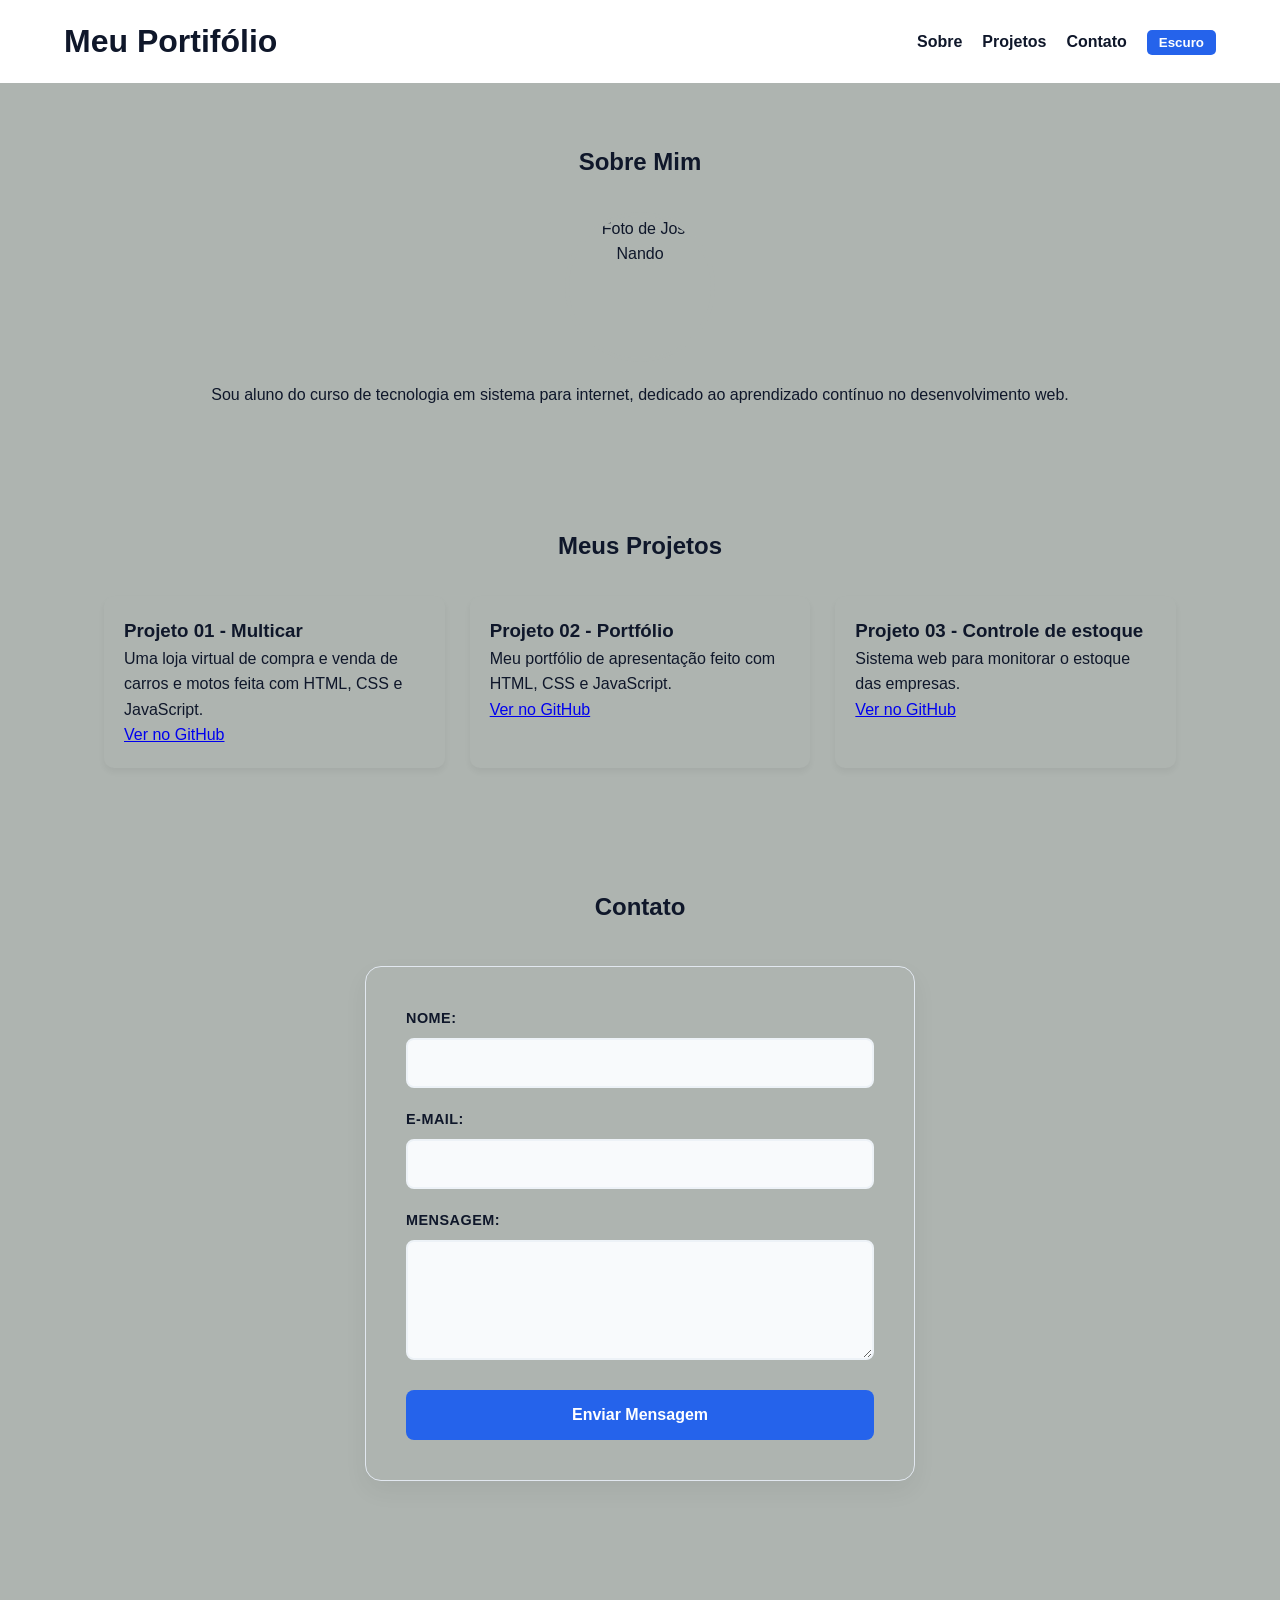
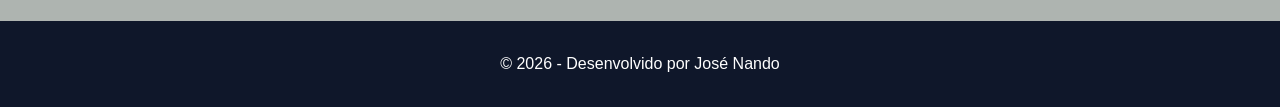
==== index.html @ 11af2e66 "Rename index12.html to index.html" ====
<!DOCTYPE html>
<html lang="pt-br">
<head>
    <meta charset="UTF-8">
    <meta name="viewport" content="width=device-width, initial-scale=1.0">
    <title>Portfólio | José Nando</title>    
    <link rel="stylesheet" href="style12.css">
</head>
<body>
    <header>
        <h1>Meu Portifólio</h1>
        <nav>
            <ul>
                <li><a href="#sobre">Sobre</a></li>
                <li><a href="#projetos">Projetos</a></li>
                <li><a href="#contato">Contato</a></li>
                <li><button id="btn-tema">Escuro</button></li>
            </ul>
        </nav>
    </header>

    <main>
        <section id="sobre">
            <h2>Sobre Mim</h2>
            <img src="NANDO PORTIFÓLIO.jpeg" alt="Foto de José Nando">
            <p>Sou aluno do curso de tecnologia em sistema para internet, dedicado ao aprendizado contínuo no desenvolvimento web.</p>
        </section>

        <section id="projetos">
            <h2>Meus Projetos</h2>
            <div class="projetos-container"></div>
        </section>

        <section id="contato">
            <h2>Contato</h2>
            <form action="#" method="post" id="meu-formulario">
                <div class="campo">
                    <label for="nome">Nome:</label>
                    <input type="text" id="nome" required>
                </div>
                <div class="campo">
                    <label for="email">E-mail:</label>
                    <input type="email" id="email" required>                
                </div>
                <div class="campo">
                    <label for="msg">Mensagem:</label>
                    <textarea id="msg"></textarea>
                </div>
                
                <button type="submit">Enviar Mensagem</button>
            </form>
        </section>
    </main>

    <footer>
        <p>&copy; 2026 - Desenvolvido por José Nando</p>
    </footer>
    
    <script src="script12.js"></script>
</body>
</html>
---- style12.css ----
:root {
    --primary-color: #2563eb;
    --dark-color: #0f172a;   
    --light-bg: #aeb4b0;     
    --white: #ffffff;        
}

* {
    margin: 0;
    padding: 0;
    box-sizing: border-box; 
}

body {
    font-family: 'Segoe UI', sans-serif;
    line-height: 1.6;
    background-color: var(--light-bg);
    color: var(--dark-color);
}

header {
    background-color: var(--white);
    padding: 1rem 5%;
    display: flex;
    justify-content: space-between; 
    align-items: center;
}

nav ul {
    display: flex;       
    list-style: none;    
    gap: 20px;           
}

nav a {
    text-decoration: none;
    color: var(--dark-color);
    font-weight: 600;
}

section {
    padding: 60px 5%;
    max-width: 1200px;
    margin: 0 auto; 
}

#sobre {
    display: flex;          
    flex-direction: column; 
    align-items: center;    
    text-align: center;
}

#sobre img {
    width: 150px;
    height: 150px;
    border-radius: 50%;  
    margin-bottom: 20px;
    border: 4px solid var(--light-bg);
}

h2 {
    text-align: center; 
    margin-bottom: 30px;
}

.projetos-container {
    display: flex;            
    flex-wrap: wrap;          
    justify-content: center;  
    gap: 25px;                
    margin-top: 30px;
}

.card-projeto {
    background: var(--light-bg);
    padding: 20px;
    border-radius: 10px;
    box-shadow: 0 4px 6px rgba(0,0,0,0.05);    
    flex: 1 1 300px;    
    max-width: 400px;
}

form {
    background-color: var(--light-bg);
    padding: 40px;
    border-radius: 16px;      
    max-width: 550px;
    margin: 40px auto;        
    display: flex;            
    flex-direction: column;   
    box-shadow: 0 10px 25px rgba(0,0,0,0.05);
    border: 1px solid #e2e8f0;
}

#contato h2 {
    margin-bottom: 30px;
    color: var(--dark-color);
}

.campo {
    display: flex;
    flex-direction: column;
    margin-bottom: 20px;       
}

form label {
    font-size: 0.9rem;
    font-weight: 600;
    margin-bottom: 8px;
    text-transform: uppercase;
    letter-spacing: 0.5px;
}

form input, form textarea {
    padding: 14px;
    border: 2px solid #edf2f7;
    border-radius: 8px;
    font-family: inherit;
    font-size: 1rem;
    background-color: #f8fafc;
}

form textarea {
    resize: vertical;
    min-height: 120px;
}

form button {
    margin-top: 10px;
    padding: 16px;
    background-color: var(--primary-color);
    color: white;
    border: none;
    border-radius: 8px;
    font-size: 1rem;
    font-weight: 700;
}

form button:hover {
    background-color: #1d4ed8;
    box-shadow: 0 4px 12px rgba(37, 99, 235, 0.2);
}

footer {
    text-align: center;
    padding: 30px;
    background-color: var(--dark-color);
    color: white;
    margin-top: 40px;
}

@media (max-width: 768px) {
    header {
        flex-direction: column; 
        padding: 1rem;
    }

    nav ul {
        margin-top: 15px;
        gap: 15px;
    }

    .card-projeto {
        flex-basis: 100%; 
    }
}

#btn-tema {
    padding: 5px 12px;
    cursor: pointer;
    background-color: var(--primary-color);
    color: white;
    border: none;
    border-radius: 5px;
    font-weight: bold;
}

body.dark-theme {
    --light-bg: #0f172a;   
    --dark-color: #f1f5f9;  
    --white: #1e293b;      
    --primary-color: #3b82f6; 
}

body.dark-theme footer {
    background-color: #020617;
    color: #f1f5f9;           
}
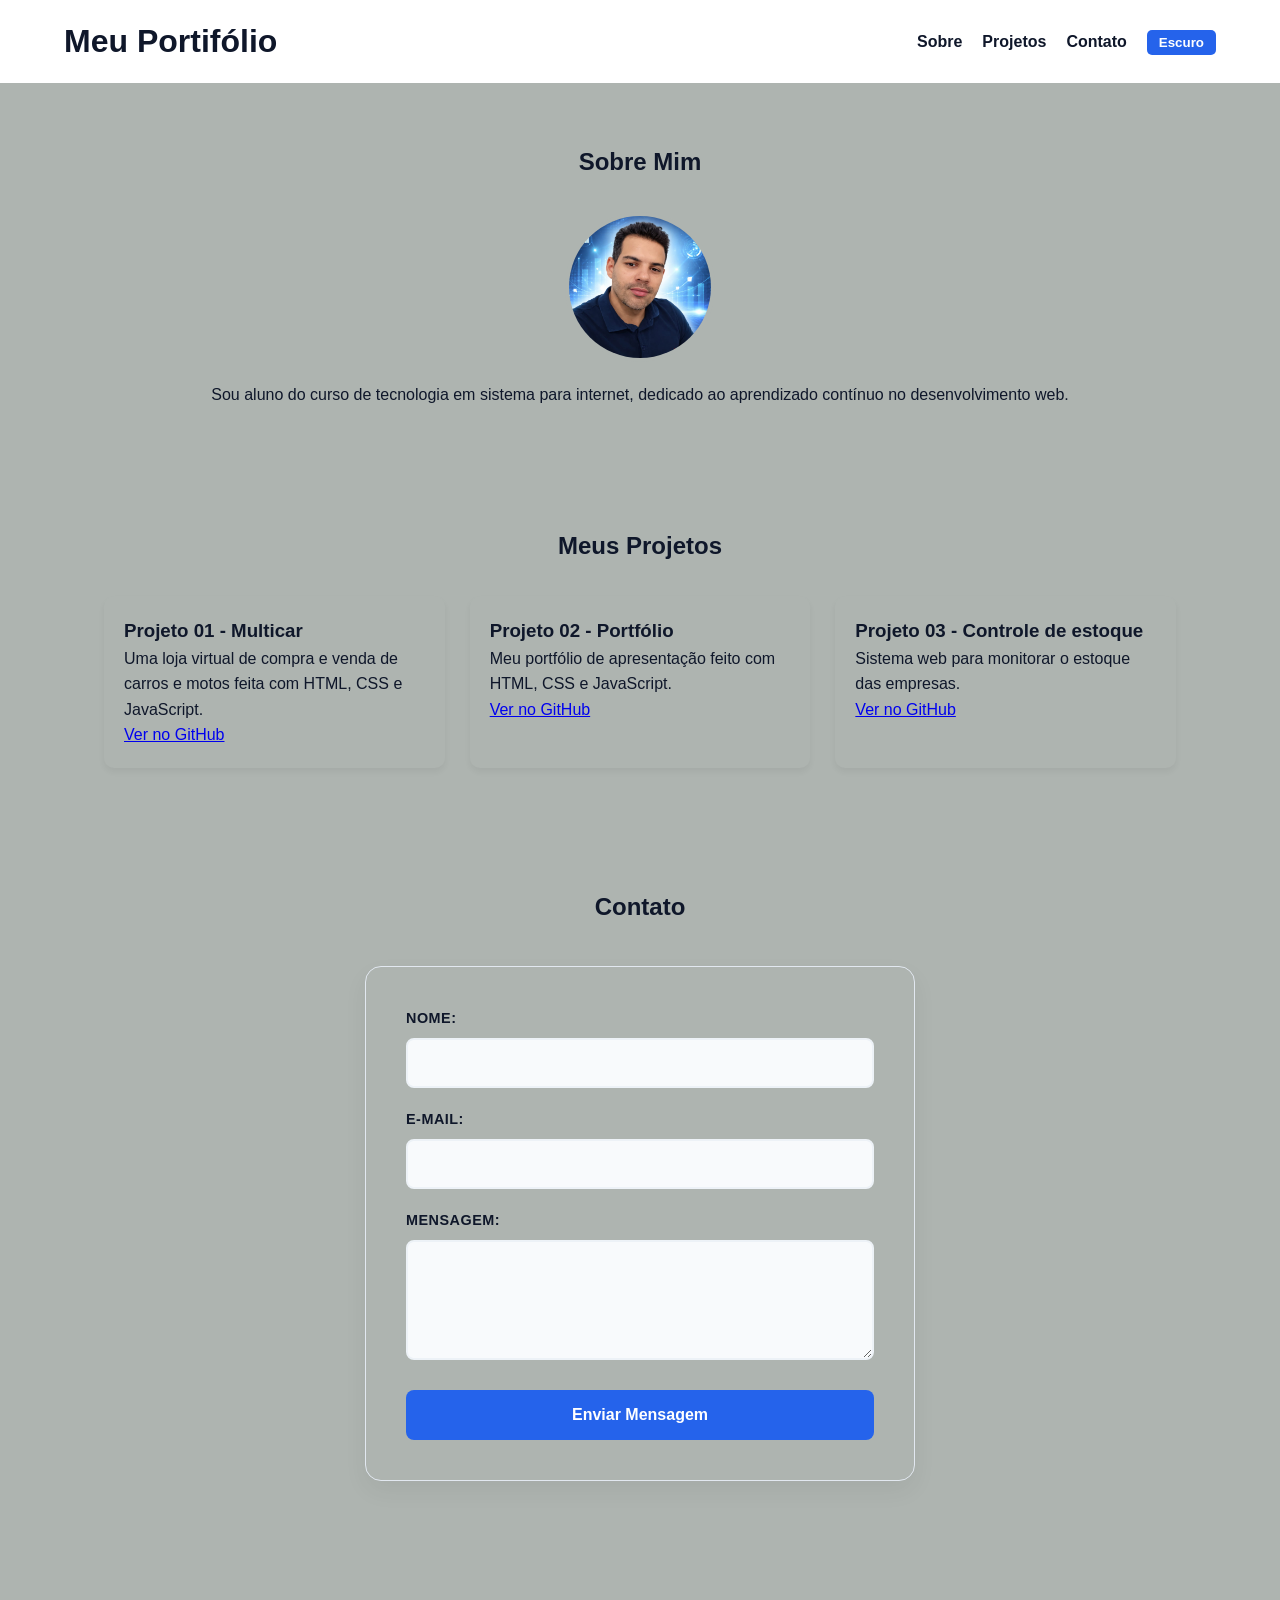
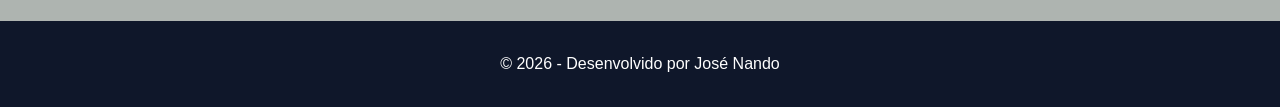
==== commit 1d60bc52: "Update index.html" ====
--- a/index.html
+++ b/index.html
@@ -22,7 +22,7 @@
     <main>
         <section id="sobre">
             <h2>Sobre Mim</h2>
-            <img src="NANDO PORTIFÓLIO.jpeg" alt="Foto de José Nando">
+            <img src="nandoportifolio.jpeg" alt="Foto de José Nando">
             <p>Sou aluno do curso de tecnologia em sistema para internet, dedicado ao aprendizado contínuo no desenvolvimento web.</p>
         </section>
 
